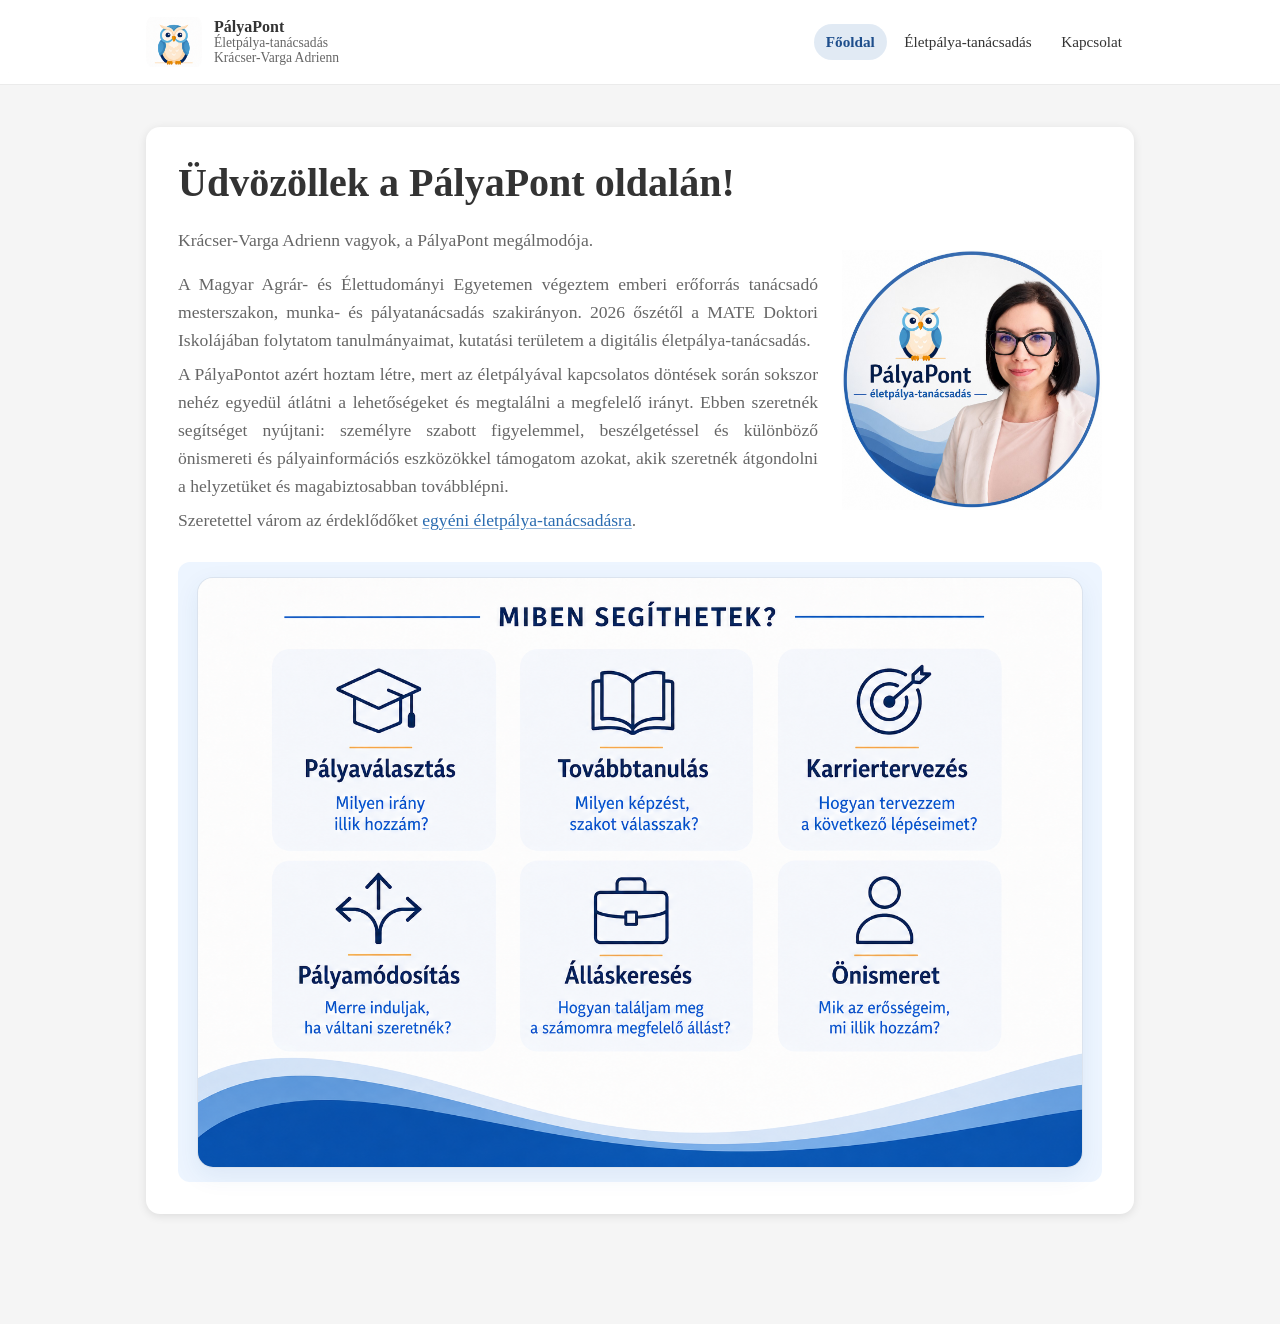
==== index.html @ aba43bfa "Refine introductory text and update service description in index.html; enhance individual counseling" ====
<!DOCTYPE html>
<html lang="hu">
<head>
    <meta charset="UTF-8">
    <meta name="viewport" content="width=device-width, initial-scale=1.0">
    <title>PályaPont - életpálya-tanácsadás</title>

    <link rel="canonical" href="https://palyapont.hu/">
    <meta name="description" content="PályaPont életpálya-tanácsadás továbbtanulás, pályamódosítás és álláskeresés előtt, személyesen Aszódon vagy online.">

    <meta property="og:type" content="website">
    <meta property="og:site_name" content="PályaPont">
    <meta property="og:title" content="PályaPont - életpálya-tanácsadás">
    <meta property="og:description" content="Életpálya-tanácsadás továbbtanulás, pályamódosítás és álláskeresés előtt, személyesen Aszódon vagy online.">
    <meta property="og:url" content="https://palyapont.hu/">
    <meta property="og:image" content="https://palyapont.hu/img/logo.png">

    <meta name="twitter:card" content="summary_large_image">
    <meta name="twitter:title" content="PályaPont - életpálya-tanácsadás">
    <meta name="twitter:description" content="Életpálya-tanácsadás továbbtanulás, pályamódosítás és álláskeresés előtt, személyesen Aszódon vagy online.">
    <meta name="twitter:image" content="https://palyapont.hu/img/logo.png">
    <link rel="stylesheet" href="css/style.css">
    <script src="js/site.js" defer></script>

    <script>
        !function(t,e){var o,n,p,r;e.__SV||(window.posthog=e,e._i=[],e.init=function(i,s,a){function g(t,e){var o=e.split(".");2==o.length&&(t=t[o[0]],e=o[1]),t[e]=function(){t.push([e].concat(Array.prototype.slice.call(arguments,0)))}}(p=t.createElement("script")).type="text/javascript",p.async=!0,p.src=s.api_host.replace(".i.posthog.com","-assets.i.posthog.com")+"/static/array.js",(r=t.getElementsByTagName("script")[0]).parentNode.insertBefore(p,r);var u=e;for(void 0!==a?u=e[a]=[]:a="posthog",u.people=u.people||[],u.toString=function(t){var e="posthog";return"posthog"!==a&&(e+="."+a),t||(e+=" (stub)"),e},u.people.toString=function(){return u.toString(1)+".people (stub)"},o="init capture register register_once register_for_session unregister opt_out_capturing has_opted_out_capturing opt_in_capturing reset isFeatureEnabled getFeatureFlag getFeatureFlagPayload reloadFeatureFlags group identify setPersonProperties setPersonPropertiesForFlags resetPersonPropertiesForFlags setGroupPropertiesForFlags resetGroupPropertiesForFlags resetGroups onFeatureFlags addFeatureFlagsHandler onSessionId getSurveys getActiveMatchingSurveys renderSurvey canRenderSurvey getNextSurveyStep".split(" "),n=0;n<o.length;n++)g(u,o[n]);e._i.push([i,s,a])},e.__SV=1)}(document,window.posthog||[]);
        posthog.init('phc_50DspxjmrB7bFEIfa6IRnMiwQcTKp0vSWF6XQ8vsvF3', {
            api_host: 'https://eu.i.posthog.com',
            defaults: '2026-01-30'
        })
    </script>
</head>
<body>
    <a class="skip-link" href="#tartalom">Ugrás a tartalomra</a>

    <header class="site-header" role="banner">
        <div class="nav-inner">
            <a class="brand" href="index.html" aria-label="PályaPont főoldal">
                <img src="img/ikon.png" alt="PályaPont ikon" class="brand-logo" loading="eager">
                <div class="brand-title">
                    <strong>PályaPont</strong>
                    <span class="brand-sub">Életpálya-tanácsadás</span>
                    <span class="brand-sub">Krácser-Varga Adrienn</span>
                </div>
            </a>

            <nav id="topnav" class="nav" aria-label="Felső navigáció" data-open="false">
                <a href="index.html">Főoldal</a>
                <a href="tanacsadas.html">Életpálya-tanácsadás</a>
                <!-- <a href="blog.html">Blog</a> -->
                <a href="kapcsolat.html">Kapcsolat</a>
            </nav>
        </div>
    </header>

    <main id="tartalom" class="main" role="main">
        <article class="card" aria-label="PályaPont - életpálya-tanácsadás">
            <h1>Üdvözöllek a PályaPont oldalán!</h1>
            <div class="home-intro">
                <div class="home-intro-top">
                    <div class="home-intro-copy">
                        <p>Krácser-Varga Adrienn vagyok, a PályaPont megálmodója.</p>
                        <p>A Magyar Agrár- és Élettudományi Egyetemen végeztem emberi erőforrás tanácsadó mesterszakon, munka- és pályatanácsadás szakirányon. 2026 őszétől a MATE Doktori Iskolájában folytatom tanulmányaimat, kutatási területem a digitális életpálya-tanácsadás.</p>
                        <p>A PályaPontot azért hoztam létre, mert az életpályával kapcsolatos döntések során sokszor nehéz egyedül átlátni a lehetőségeket és megtalálni a megfelelő irányt. Ebben szeretnék segítséget nyújtani: személyre szabott figyelemmel, beszélgetéssel és különböző önismereti és pályainformációs eszközökkel támogatom azokat, akik szeretnék átgondolni a helyzetüket és magabiztosabban továbblépni.</p>
                        <p>Szeretettel várom az érdeklődőket <a href="tanacsadas.html">egyéni életpálya-tanácsadásra</a>.</p>
                    </div>
                    <img src="img/profilkep.jpg" alt="Krácser-Varga Adrienn, PályaPont" class="home-portrait" loading="eager" width="260" height="260">
                </div>
                <figure class="home-services">
                    <img src="img/miben-segithetek-uj.png" alt="Miben segíthetek? Pályaválasztás, továbbtanulás, karriertervezés, pályamódosítás, álláskeresés és önismeret" loading="eager">
                </figure>
            </div>


        </article>
    </main>

    <footer class="site-footer" role="contentinfo">
        <div class="site-footer-inner">
            <!-- <a href="docs/Adatkezelési_tájékoztató_PályaPont.pdf" target="_blank" rel="noopener">Adatkezelési tájékoztató</a> -->
        </div>
    </footer>
</body>
</html>
---- css/style.css ----
*, *::before, *::after {
  box-sizing: border-box;
}

:root {
  --bg: #f5f5f5;
  --surface: #ffffff;
  --text: #333;
  --muted: #666;
  --muted-2: #777;
  --border: #e6e6e6;
  --shadow: 0 2px 10px rgba(0, 0, 0, 0.1);
  --shadow-soft: 0 1px 6px rgba(0, 0, 0, 0.06);
  --brand: #2b6cb0;
  --brand-hover: #1e4e8c;
  --nav-h: 84px;
}

html {
  scroll-behavior: smooth;
}

@media (prefers-reduced-motion: reduce) {
  html {
    scroll-behavior: auto;
  }
  * {
    transition: none !important;
    animation: none !important;
  }
}

body {
  font-family: Cambria, Georgia, "Times New Roman", Times, serif;
  margin: 0;
  color: var(--text);
  background-color: var(--bg);
}

a {
  color: var(--brand);
  text-decoration: underline;
  text-underline-offset: 0.14em;
  text-decoration-color: rgba(43, 108, 176, 0.5);
}

a:visited {
  color: var(--brand);
}

a:hover,

a:focus-visible {
  color: var(--brand-hover);
  text-decoration-color: rgba(30, 78, 140, 0.9);
}

.skip-link {
  position: absolute;
  top: 0.5rem;
  left: 0.5rem;
  padding: 0.6rem 0.8rem;
  background: var(--surface);
  border: 1px solid rgba(0, 0, 0, 0.1);
  border-radius: 10px;
  box-shadow: var(--shadow-soft);
  transform: translateY(-140%);
  transition: transform 140ms ease;
  z-index: 9999;
}

.skip-link:focus {
  transform: translateY(0);
}

.site-header {
  position: sticky;
  top: 0;
  z-index: 1000;
  background: rgba(255, 255, 255, 0.92);
  backdrop-filter: blur(10px);
  border-bottom: 1px solid rgba(0, 0, 0, 0.08);
}

.nav-inner {
  max-width: 1020px;
  margin: 0 auto;
  padding: 0.75rem 1rem;
  display: flex;
  align-items: center;
  justify-content: space-between;
  gap: 1rem;
  min-height: var(--nav-h);
}

.brand {
  display: flex;
  align-items: center;
  gap: 0.75rem;
  text-decoration: none;
  border-radius: 12px;
}

.brand:focus-visible {
  outline: 3px solid rgba(43, 108, 176, 0.55);
  outline-offset: 4px;
}

.brand-logo {
  width: 56px;
  height: 56px;
  border-radius: 12px;
  object-fit: contain;
  background: #fff;
}

.brand-title {
  display: flex;
  flex-direction: column;
  line-height: 1.1;
}
.brand-title strong {
  font-size: 1rem;
  color: var(--text);
}

.brand-title span {
  font-size: 0.85rem;
  color: var(--muted);
}


.nav {
  display: flex;
  gap: 0.35rem;
  align-items: center;
  flex-wrap: wrap;
}

.nav a {
  display: inline-flex;
  align-items: center;
  padding: 0.55rem 0.75rem;
  border-radius: 999px;
  text-decoration: none;
  color: var(--text);
  font-size: 0.95rem;
}

.nav a:hover,
.nav a:focus-visible {
  background: rgba(43, 108, 176, 0.10);
  color: var(--brand-hover);
}

.nav a[aria-current="page"] {
  background: rgba(43, 108, 176, 0.14);
  color: var(--brand-hover);
  font-weight: 700;
}

.main {
  max-width: 1020px;
  margin: 0 auto;
  padding: 1.25rem 1rem 3rem 1rem;
}

.card {
  width: 100%;
  background-color: var(--surface);
  border-radius: 14px;
  box-shadow: var(--shadow);
  padding: 2rem;
  margin: 1.35rem 0;
}

.hero {
  padding: 2.25rem 2rem;
}

.hero-grid {
  display: grid;
  grid-template-columns: 1.15fr 0.85fr;
  gap: 1.25rem;
  align-items: center;
}

.hero-grid--single {
  grid-template-columns: 1fr;
}

.hero-grid--media {
  grid-template-columns: 1.1fr 0.9fr;
  align-items: start;
}

.hero-grid--balanced {
  grid-template-columns: 1fr 1fr;
  align-items: center;
}

.hero-grid--balanced .hero-media {
  display: flex;
  justify-content: center;
}

.hero-grid--balanced .hero-media img {
  max-width: 300px;
}

.contact-layout {
  align-items: start;
}

.contact-layout .hero-media img {
  border: 0;
  box-shadow: none;
}

.intro-logo-layout {
  align-items: start;
}

.intro-copy p {
  text-align: justify;
}

.intro-copy p:first-child {
  margin-top: 0;
}

.intro-copy p:last-child {
  margin-bottom: 0;
}

.intro-logo {
  display: flex;
  justify-content: center;
  align-items: center;
  align-self: start;
  margin: 0;
}

.intro-logo img {
  display: block;
  width: 100%;
  max-width: 240px;
  height: auto;
  object-fit: contain;
}

.tanacsadas-flow::after {
  content: "";
  display: table;
  clear: both;
}

.tanacsadas-flow ul {
  margin-top: 0.05rem;
  margin-left: 0;
  padding-left: 1rem;
}

.section-anchor-link {
  margin: -0.2rem 0 0.65rem 0;
}

.section-anchor-link a {
  display: inline-flex;
  align-items: center;
  padding: 0.25rem 0.55rem;
  border-radius: 999px;
  border: 1px solid rgba(43, 108, 176, 0.24);
  background: rgba(43, 108, 176, 0.08);
  text-decoration: none;
  font-size: 0.92rem;
  line-height: 1.2;
}

.section-anchor-link a:hover,
.section-anchor-link a:focus-visible {
  background: rgba(43, 108, 176, 0.14);
  border-color: rgba(30, 78, 140, 0.4);
}

.tanacsadas-figure {
  float: right;
  width: 42%;
  max-width: 360px;
  min-width: 220px;
  margin: 0.25rem 0 1rem 1.5rem;
}

.tanacsadas-figure img {
  display: block;
  width: 100%;
  height: auto;
  border-radius: 14px;
  border: 1px solid var(--border);
  box-shadow: var(--shadow-soft);
}

.hero-media {
  margin: 0;
}

.hero-media img {
  display: block;
  width: 100%;
  height: auto;
  border-radius: 14px;
  border: 1px solid var(--border);
  box-shadow: var(--shadow-soft);
}

.hero-actions {
  display: flex;
  flex-wrap: wrap;
  gap: 0.6rem;
  margin-top: 1.1rem;
}

.btn {
  display: inline-flex;
  align-items: center;
  justify-content: center;
  gap: 0.5rem;
  border-radius: 999px;
  padding: 0.65rem 0.9rem;
  text-decoration: none;
  border: 1px solid rgba(0, 0, 0, 0.12);
  color: var(--text);
  background: #fff;
  font-weight: 700;
}

.btn-primary {
  background: rgba(43, 108, 176, 0.12);
  border-color: rgba(43, 108, 176, 0.22);
  color: var(--brand-hover);
}

.btn:hover,
.btn:focus-visible {
  border-color: rgba(43, 108, 176, 0.45);
}

h1 {
  color: var(--text);
  font-size: 2.5rem;
  margin: 0 0 1rem 0;
}

h2 {
  color: #444;
  font-size: 1.5rem;
  margin-top: 2rem;
  margin-bottom: 1rem;
}

h3 {
  color: var(--text);
  font-size: 1.15rem;
  margin: 0;
}

p {
  color: var(--muted);
  font-size: 1.1rem;
  line-height: 1.6;
  text-align: left;
}

ul {
  color: var(--muted);
  font-size: 1.1rem;
  line-height: 1.8;
  text-align: left;
  list-style-position: inside;
}

ol {
  color: var(--muted);
  font-size: 1.1rem;
  line-height: 1.8;
  text-align: left;
  list-style-position: inside;
}

ul ul {
  margin-left: 2rem;
  list-style-type: disc;
}

.muted {
  color: var(--muted);
}

.pill-list {
  display: flex;
  flex-wrap: wrap;
  gap: 0.5rem;
  margin: 0.75rem 0 0 0;
  padding: 0;
  list-style: none;
}

.pill {
  display: inline-flex;
  padding: 0.35rem 0.6rem;
  border-radius: 999px;
  background: rgba(0, 0, 0, 0.05);
  color: var(--muted);
  font-size: 0.95rem;
}

.contact {
  margin-top: 0;
  padding-top: 0;
  border-top: 0;
  color: var(--muted);
  font-size: 1rem;
  line-height: 1.6;
}

.contact strong {
  color: var(--text);
  display: block;
  margin-bottom: 0.15rem;
}

.contact-title {
  margin: 0;
}

.contact-links {
  margin-top: 0.9rem;
  display: grid;
  gap: 0.25rem;
}

.contact a {
  word-break: break-word;
}

.site-footer {
  max-width: 1020px;
  margin: 0 auto 2rem auto;
  padding: 0 1rem;
}

.site-footer-inner {
  display: flex;
  flex-wrap: wrap;
  gap: 0.75rem 1.5rem;
  justify-content: center;
  padding-top: 0.5rem;
  color: rgba(51, 51, 51, 0.62);
  font-size: 0.95rem;
}

.site-footer-inner a {
  color: rgba(51, 51, 51, 0.62);
  text-decoration-color: rgba(51, 51, 51, 0.28);
}

.site-footer-inner a:hover,
.site-footer-inner a:focus-visible {
  color: rgba(30, 78, 140, 0.82);
  text-decoration-color: rgba(30, 78, 140, 0.45);
}

.bemutatkozas-flex {
  display: flex;
  flex-wrap: wrap;
  gap: 2rem;
  align-items: center;
  margin-top: 1.5rem;
}

.home-intro {
  display: flex;
  flex-direction: column;
  margin-top: 1.25rem;
  margin-bottom: 0;
  gap: 1.75rem;
}

.home-intro-top {
  display: flex;
  align-items: center;
  gap: 1.25rem 1.5rem;
}

.home-intro-copy {
  flex: 1 1 auto;
  min-width: 0;
}

.home-intro-copy p {
  text-align: justify;
}

.home-portrait {
  display: block;
  flex: 0 0 260px;
  width: 260px;
  height: 260px;
  object-fit: contain;
}

.home-services {
  width: 100%;
  margin: 0;
  padding: 0.9rem 1.2rem;
  border-radius: 12px;
  background: #edf5ff;
  box-sizing: border-box;
  text-align: center;
}

.home-services h2 {
  margin: 0 0 0.5rem;
  color: #0d4f9e;
  font-size: 1.3rem;
  line-height: 1.25;
  text-align: center;
}

.home-services p {
  margin: 0;
  color: #0d4f9e;
  font-size: 0.88rem;
  line-height: 1.5;
  font-weight: 600;
  letter-spacing: 0.01em;
  text-align: center;
}

.home-services img {
  display: block;
  width: 100%;
  height: auto;
  border-radius: 16px;
  background: #f3f4f6;
  border: 1px solid rgba(43, 108, 176, 0.12);
  box-shadow: 0 8px 24px rgba(30, 78, 140, 0.08);
}

.bemutatkozas-szoveg {
  flex: 1 1 360px;
  min-width: 280px;
}

.bemutatkozas-szoveg p {
  text-align: justify;
}

.home-intro-copy p {
  margin: 0;
}

.home-intro-copy p + p {
  margin-top: 0.35rem;
}

.home-intro-copy p:first-of-type + p {
  margin-top: 1rem;
}

.home-intro-copy p:last-child {
  margin-bottom: 0;
}

.szolgaltatasok-block {
  margin-top: 1.6rem;
}

.szolgaltatasok-block h2 {
  margin-top: 0;
  margin-bottom: 1.1rem;
}

.szolgaltatasok-grid {
  display: grid;
  grid-template-columns: 1fr 1fr;
  gap: 1rem 1.2rem;
}

.szolgaltatasok-item {
  display: flex;
  flex-direction: column;
  border: 1px solid var(--border);
  border-radius: 12px;
  padding: 1rem 1rem 0.9rem 1rem;
  background: #fff;
}

.szolgaltatasok-item h3 {
  margin-top: 0;
  margin-bottom: 0.6rem;
}

.szolgaltatasok-item p {
  margin: 0;
}

.szolgaltatasok-item p + p {
  margin-top: auto;
  padding-top: 0.65rem;
}

.home-intro + p {
  margin-top: 0.35rem;
}

.bemutatkozas-collage {
  display: block;
  flex: 1 1 360px;
  min-width: 280px;
  width: 100%;
  max-width: 420px;
  height: auto;
  border-radius: 12px;
  box-shadow: 0 2px 12px rgba(0,0,0,0.08);
  object-fit: cover;
}

.events {
  display: grid;
  grid-template-columns: 1fr;
  gap: 1rem;
  margin-top: 1rem;
}

.event-card {
  border: 1px solid var(--border);
  border-radius: 12px;
  overflow: hidden;
  background: #fff;
  box-shadow: var(--shadow-soft);
}

.event-card {
  border: 1px solid var(--border);
  border-radius: 12px;
  overflow: hidden;
  background: #fff;
  box-shadow: var(--shadow-soft);
  display: flex;
  gap: 1rem;
  align-items: flex-start;
}

.event-image {
  display: block;
  width: min(420px, 40%);
  max-width: 420px;
  height: auto;
  flex: 0 0 auto;
  object-fit: cover;
}

.event-body {
  padding: 1rem;
}

.event-meta {
  margin-top: 0.35rem;
  font-size: 0.95rem;
  color: var(--muted-2);
}

.map {
  margin-top: 1.25rem;
  border: 1px solid var(--border);
  border-radius: 14px;
  overflow: hidden;
  background: #fff;
  box-shadow: var(--shadow-soft);
}

.map iframe {
  display: block;
  width: 100%;
  height: min(420px, 70vh);
  border: 0;
}

.gallery {
  margin-top: 1.25rem;
  display: flex;
  flex-wrap: wrap;
  gap: 0.8rem;
  justify-content: center;
}


.gallery a {
  display: block;
  text-decoration: none;
  color: inherit;
  flex: 1 1 calc(25% - 0.8rem);
  max-width: calc(25% - 0.8rem);
}

.gallery figure {
  margin: 0;
}

.gallery img {
  display: block;
  width: 100%;
  height: 180px;
  object-fit: cover;
  border-radius: 14px;
  border: 1px solid var(--border);
  box-shadow: var(--shadow-soft);
  transition: transform 160ms ease, box-shadow 160ms ease;
}

.gallery a:hover img,
.gallery a:focus-visible img {
  transform: translateY(-1px);
  box-shadow: 0 10px 22px rgba(0, 0, 0, 0.12);
}

@media (max-width: 900px) {
  .hero-grid,
  .hero-grid--media,
  .hero-grid--balanced {
    grid-template-columns: 1fr;
  }

  .szolgaltatasok-grid {
    grid-template-columns: 1fr;
  }

  .tanacsadas-figure {
    float: none;
    width: 100%;
    max-width: 420px;
    margin: 1rem auto 1.25rem auto;
  }

  .bemutatkozas-szoveg,
  .bemutatkozas-collage {
    flex-basis: 100%;
    min-width: 0;
  }

  .home-intro-top {
    flex-direction: column;
    align-items: center;
  }

  .home-portrait {
    flex-basis: 220px;
    width: 220px;
    height: 220px;
  }

  .home-services {
    max-width: 92%;
  }

  .gallery a {
    flex: 1 1 calc(50% - 0.8rem);
    max-width: calc(50% - 0.8rem);
  }
  .gallery img {
    height: 200px;
  }
}

@media (max-width: 520px) {
  .site-footer-inner {
    justify-content: flex-start;
  }

  .gallery a {
    flex: 1 1 100%;
    max-width: 100%;
  }
  .gallery img {
    height: auto;
    aspect-ratio: 4 / 3;
  }
}

body.lightbox-open {
  overflow: hidden;
}

.pp-lightbox {
  position: fixed;
  inset: 0;
  z-index: 2000;
  display: flex;
  align-items: center;
  justify-content: center;
  padding: 1.25rem;
  background: rgba(245, 244, 236, 0.88);
}

.pp-lightbox__content {
  position: relative;
  width: min(1100px, 96vw);
}

.pp-lightbox__content--promo {
  width: auto;
  max-width: 92vw;
}

.pp-lightbox__content--promo .pp-lightbox__figure {
  display: inline-block;
}

.pp-lightbox__content--promo .pp-lightbox__img {
  width: auto;
  max-width: 92vw;
}

.pp-lightbox__close {
  position: absolute;
  top: -0.5rem;
  right: -0.5rem;
  width: 44px;
  height: 44px;
  border-radius: 999px;
  border: 1px solid rgba(255, 255, 255, 0.22);
  background: rgba(20, 20, 20, 0.6);
  color: #fff;
  font-size: 1.9rem;
  line-height: 1;
  cursor: pointer;
}

.pp-lightbox__close:hover,
.pp-lightbox__close:focus-visible {
  background: rgba(20, 20, 20, 0.82);
  outline: 3px solid rgba(255, 255, 255, 0.55);
  outline-offset: 2px;
}

.pp-lightbox__nav {
  position: absolute;
  top: 50%;
  transform: translateY(-50%);
  width: 46px;
  height: 46px;
  border-radius: 999px;
  border: 1px solid rgba(255, 255, 255, 0.22);
  background: rgba(20, 20, 20, 0.6);
  color: #fff;
  display: inline-flex;
  align-items: center;
  justify-content: center;
  font-size: 2rem;
  line-height: 1;
  cursor: pointer;
}

.pp-lightbox__prev {
  left: -0.5rem;
}

.pp-lightbox__next {
  right: -0.5rem;
}

.pp-lightbox__nav:hover,
.pp-lightbox__nav:focus-visible {
  background: rgba(20, 20, 20, 0.82);
  outline: 3px solid rgba(255, 255, 255, 0.55);
  outline-offset: 2px;
}

.pp-lightbox__nav[disabled],
.pp-lightbox__nav[aria-disabled="true"] {
  opacity: 0.35;
  cursor: default;
}

@media (max-width: 600px) {
  .pp-lightbox__prev {
    left: 0.25rem;
  }

  .pp-lightbox__next {
    right: 0.25rem;
  }
}

.pp-lightbox__figure {
  margin: 0;
}

.pp-lightbox__img {
  display: block;
  width: 100%;
  height: auto;
  max-height: 84vh;
  object-fit: contain;
  border-radius: 14px;
  background: rgba(0, 0, 0, 0.25);
  box-shadow: 0 24px 60px rgba(0, 0, 0, 0.45);
}

.pp-lightbox__caption {
  margin-top: 0.75rem;
  color: rgba(255, 255, 255, 0.92);
  text-align: center;
  font-size: 0.95rem;
}

@media (max-width: 900px) {
  .hero-grid {
    grid-template-columns: 1fr;
  }
}

@media (max-width: 820px) {
  .nav-inner {
    flex-wrap: wrap;
  }

  .brand {
    flex: 1 0 100%;
  }

  .nav {
    flex: 1 0 100%;
    justify-content: flex-start;
    gap: 0.25rem;
    padding-bottom: 0.25rem;
  }

  .nav a {
    padding: 0.6rem 0.7rem;
    border-radius: 999px;
  }
}

@media (max-width: 600px) {
  .main {
    padding: 1rem 1rem 2.25rem 1rem;
  }

  .card {
    padding: 1.25rem;
    border-radius: 12px;
    margin: 1rem 0;
  }

  .hero {
    padding: 1.5rem 1.25rem;
  }

  h1 {
    font-size: 2rem;
  }

  h2 {
    font-size: 1.25rem;
    margin-top: 1.5rem;
  }

  h3 {
    font-size: 1.05rem;
  }

  p,
  ul {
    font-size: 1rem;
  }

  ul {
    line-height: 1.7;
  }

  .contact {
    margin-top: 1.5rem;
    padding-top: 1.25rem;
  }
}

@media (max-width: 700px) {
  .event-card {
    flex-direction: column;
    align-items: stretch;
  }

  .event-image {
    width: 100%;
    max-width: none;
    height: auto;
    flex: 0 0 auto;
  }
}
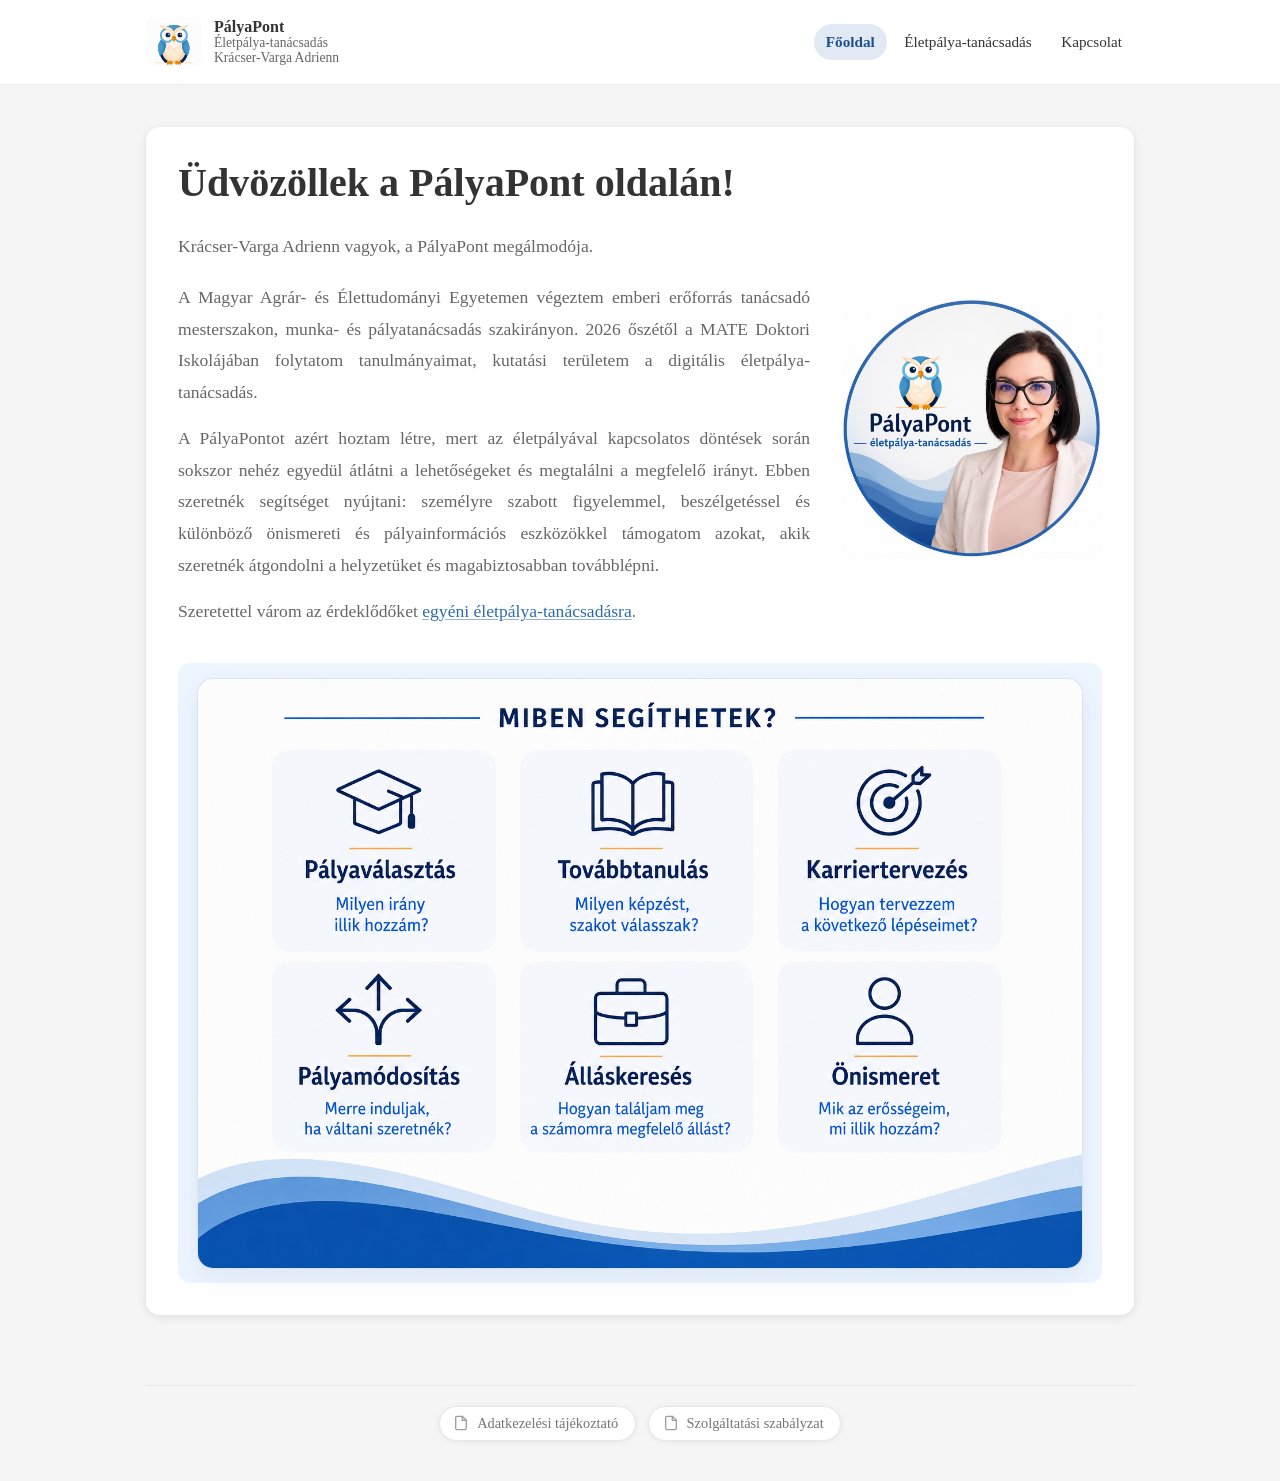
==== commit cd060b5f: "some changes to documents and mobile view" ====
--- a/index.html
+++ b/index.html
@@ -77,7 +77,8 @@
 
     <footer class="site-footer" role="contentinfo">
         <div class="site-footer-inner">
-            <!-- <a href="docs/Adatkezelési_tájékoztató_PályaPont.pdf" target="_blank" rel="noopener">Adatkezelési tájékoztató</a> -->
+            <a class="footer-pill" href="docs/Adatkezelési%20tájékoztató%20PályaPont.pdf" target="_blank" rel="noopener">Adatkezelési tájékoztató</a>
+            <a class="footer-pill" href="docs/Szolgáltatási%20szabályzat%20PályaPont.pdf" target="_blank" rel="noopener">Szolgáltatási szabályzat</a>
         </div>
     </footer>
 </body>
--- a/css/style.css
+++ b/css/style.css
@@ -213,16 +213,35 @@
 }
 
 .contact-layout .hero-media img {
+  width: 100%;
+  max-width: none;
+  height: auto;
+  aspect-ratio: 1194 / 794;
+  object-fit: contain;
   border: 0;
   box-shadow: none;
 }
 
+.contact-location {
+  margin-top: 1.5rem;
+}
+
+.contact-location div {
+  margin-top: 0.25rem;
+}
+
+.contact-media {
+  display: flex;
+  flex-direction: column;
+  gap: 1rem;
+}
+
+.contact-media .map {
+  margin-top: 0;
+}
+
 .intro-logo-layout {
   align-items: start;
-}
-
-.intro-copy p {
-  text-align: justify;
 }
 
 .intro-copy p:first-child {
@@ -371,6 +390,16 @@
   text-align: left;
 }
 
+/* Body copy that runs justified. Kept in one place so every page's prose
+   is aligned the same way; see the 600px query for the hyphenation that
+   keeps the narrow mobile column from opening up rivers between words. */
+.home-intro-copy p,
+.intro-copy p,
+.bemutatkozas-szoveg p,
+.tanacsadas-flow p {
+  text-align: justify;
+}
+
 ul {
   color: var(--muted);
   font-size: 1.1rem;
@@ -445,29 +474,75 @@
 
 .site-footer {
   max-width: 1020px;
-  margin: 0 auto 2rem auto;
+  margin: 0 auto 2.5rem auto;
   padding: 0 1rem;
 }
 
 .site-footer-inner {
   display: flex;
   flex-wrap: wrap;
-  gap: 0.75rem 1.5rem;
+  gap: 0.6rem 0.75rem;
   justify-content: center;
-  padding-top: 0.5rem;
+  padding-top: 1.25rem;
+  border-top: 1px solid var(--border);
   color: rgba(51, 51, 51, 0.62);
   font-size: 0.95rem;
 }
 
-.site-footer-inner a {
-  color: rgba(51, 51, 51, 0.62);
-  text-decoration-color: rgba(51, 51, 51, 0.28);
-}
-
-.site-footer-inner a:hover,
-.site-footer-inner a:focus-visible {
-  color: rgba(30, 78, 140, 0.82);
-  text-decoration-color: rgba(30, 78, 140, 0.45);
+.footer-pill {
+  display: inline-flex;
+  align-items: center;
+  gap: 0.5rem;
+  padding: 0.5rem 1.05rem 0.5rem 0.85rem;
+  border: 1px solid var(--border);
+  border-radius: 999px;
+  background: var(--surface);
+  box-shadow: var(--shadow-soft);
+  color: rgba(51, 51, 51, 0.68);
+  font-size: 0.9rem;
+  text-decoration: none;
+  /* `backwards` (not `both`): keeps the pill hidden during its stagger delay,
+     but releases `transform` afterwards so the hover lift still applies. */
+  animation: footer-pill-in 0.6s cubic-bezier(0.22, 1, 0.36, 1) backwards;
+  transition: transform 0.25s ease, box-shadow 0.25s ease, color 0.25s ease, border-color 0.25s ease;
+}
+
+.footer-pill::before {
+  content: "";
+  flex: none;
+  width: 1rem;
+  height: 1rem;
+  background-color: currentColor;
+  opacity: 0.7;
+  -webkit-mask: url("data:image/svg+xml,%3Csvg xmlns='http://www.w3.org/2000/svg' viewBox='0 0 24 24' fill='none' stroke='%23000' stroke-width='2' stroke-linecap='round' stroke-linejoin='round'%3E%3Cpath d='M14 2H6a2 2 0 0 0-2 2v16a2 2 0 0 0 2 2h12a2 2 0 0 0 2-2V8z'/%3E%3Cpolyline points='14 2 14 8 20 8'/%3E%3C/svg%3E") center / contain no-repeat;
+  mask: url("data:image/svg+xml,%3Csvg xmlns='http://www.w3.org/2000/svg' viewBox='0 0 24 24' fill='none' stroke='%23000' stroke-width='2' stroke-linecap='round' stroke-linejoin='round'%3E%3Cpath d='M14 2H6a2 2 0 0 0-2 2v16a2 2 0 0 0 2 2h12a2 2 0 0 0 2-2V8z'/%3E%3Cpolyline points='14 2 14 8 20 8'/%3E%3C/svg%3E") center / contain no-repeat;
+}
+
+.footer-pill:nth-child(1) {
+  animation-delay: 0.15s;
+}
+
+.footer-pill:nth-child(2) {
+  animation-delay: 0.3s;
+}
+
+.footer-pill:hover,
+.footer-pill:focus-visible {
+  transform: translateY(-2px);
+  border-color: rgba(43, 108, 176, 0.35);
+  box-shadow: 0 6px 18px rgba(30, 78, 140, 0.14);
+  color: var(--brand-hover);
+}
+
+@keyframes footer-pill-in {
+  from {
+    opacity: 0;
+    transform: translateY(12px) scale(0.96);
+  }
+  to {
+    opacity: 1;
+    transform: translateY(0) scale(1);
+  }
 }
 
 .bemutatkozas-flex {
@@ -481,15 +556,15 @@
 .home-intro {
   display: flex;
   flex-direction: column;
-  margin-top: 1.25rem;
+  margin-top: 1.6rem;
   margin-bottom: 0;
-  gap: 1.75rem;
+  gap: 2.25rem;
 }
 
 .home-intro-top {
   display: flex;
   align-items: center;
-  gap: 1.25rem 1.5rem;
+  gap: 1.25rem 2rem;
 }
 
 .home-intro-copy {
@@ -498,7 +573,7 @@
 }
 
 .home-intro-copy p {
-  text-align: justify;
+  line-height: 1.8;
 }
 
 .home-portrait {
@@ -552,20 +627,16 @@
   min-width: 280px;
 }
 
-.bemutatkozas-szoveg p {
-  text-align: justify;
-}
-
 .home-intro-copy p {
   margin: 0;
 }
 
 .home-intro-copy p + p {
-  margin-top: 0.35rem;
+  margin-top: 0.9rem;
 }
 
 .home-intro-copy p:first-of-type + p {
-  margin-top: 1rem;
+  margin-top: 1.2rem;
 }
 
 .home-intro-copy p:last-child {
@@ -976,13 +1047,16 @@
     font-size: 1rem;
   }
 
+  .home-intro-copy p,
+  .intro-copy p,
+  .bemutatkozas-szoveg p,
+  .tanacsadas-flow p {
+    -webkit-hyphens: auto;
+    hyphens: auto;
+  }
+
   ul {
     line-height: 1.7;
-  }
-
-  .contact {
-    margin-top: 1.5rem;
-    padding-top: 1.25rem;
   }
 }
 
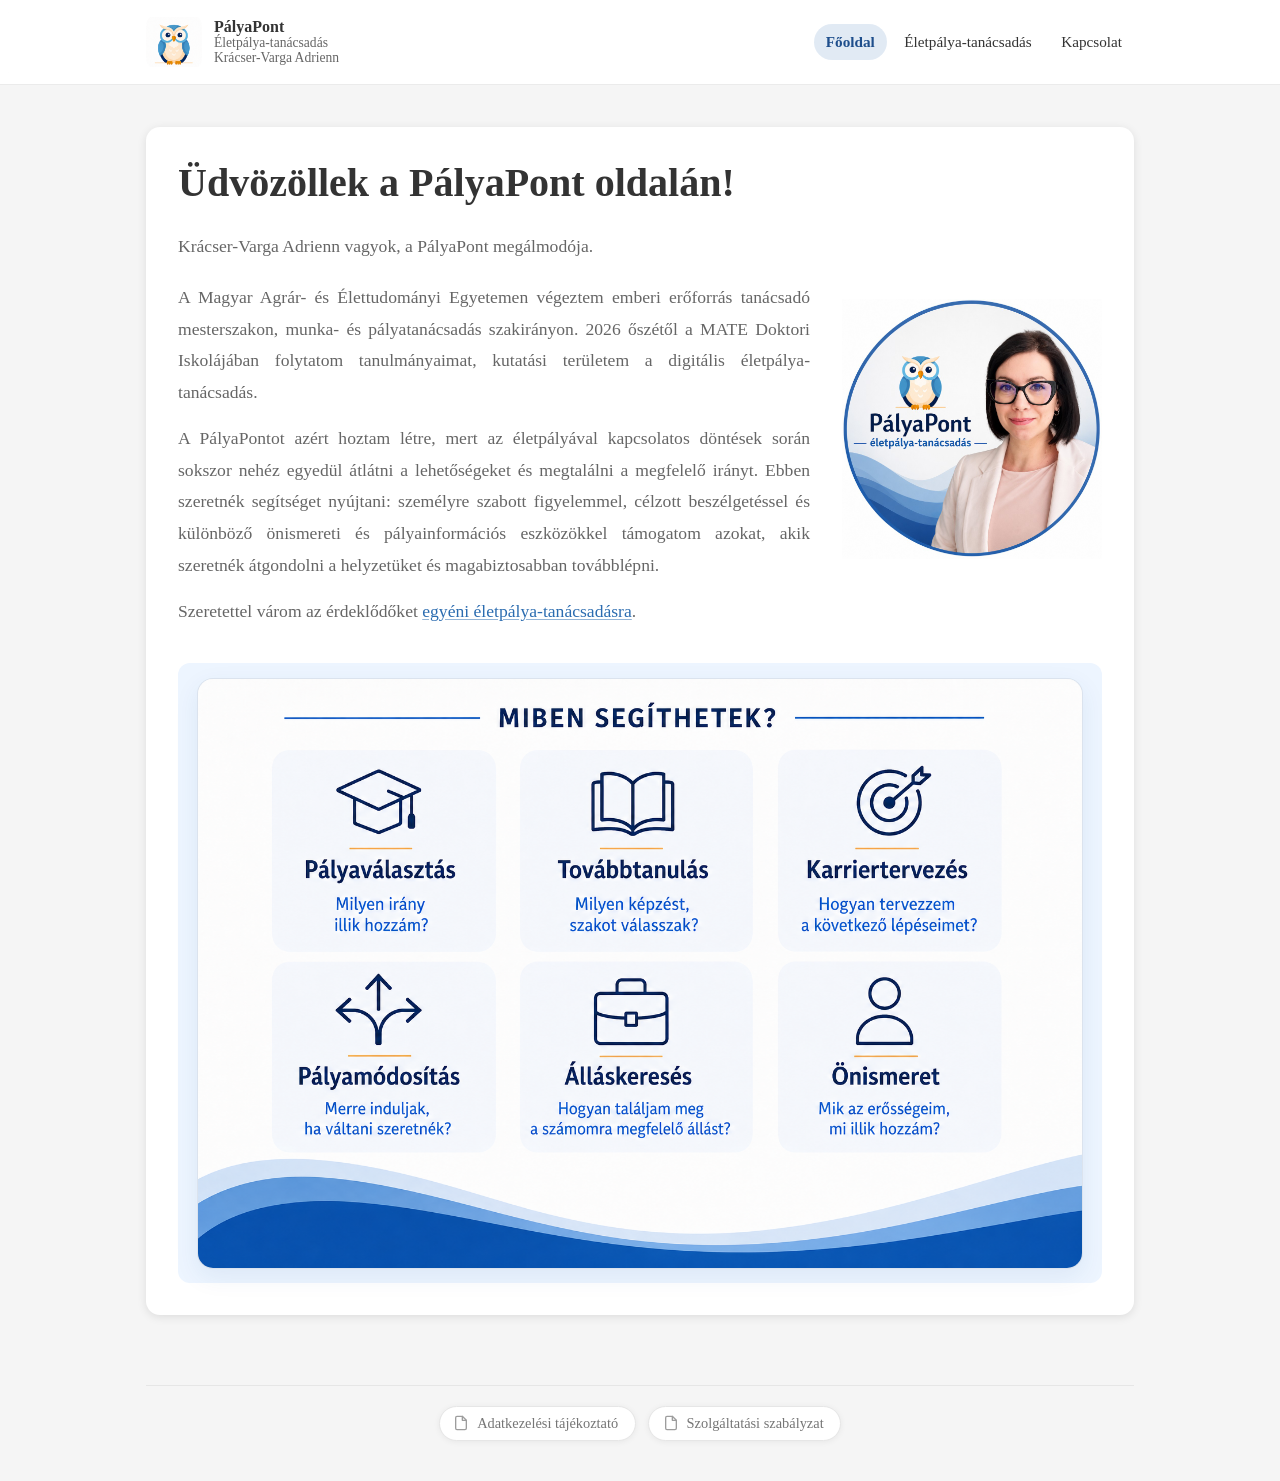
==== commit eca4ed3c: "some wording fixes" ====
--- a/index.html
+++ b/index.html
@@ -61,7 +61,7 @@
                     <div class="home-intro-copy">
                         <p>Krácser-Varga Adrienn vagyok, a PályaPont megálmodója.</p>
                         <p>A Magyar Agrár- és Élettudományi Egyetemen végeztem emberi erőforrás tanácsadó mesterszakon, munka- és pályatanácsadás szakirányon. 2026 őszétől a MATE Doktori Iskolájában folytatom tanulmányaimat, kutatási területem a digitális életpálya-tanácsadás.</p>
-                        <p>A PályaPontot azért hoztam létre, mert az életpályával kapcsolatos döntések során sokszor nehéz egyedül átlátni a lehetőségeket és megtalálni a megfelelő irányt. Ebben szeretnék segítséget nyújtani: személyre szabott figyelemmel, beszélgetéssel és különböző önismereti és pályainformációs eszközökkel támogatom azokat, akik szeretnék átgondolni a helyzetüket és magabiztosabban továbblépni.</p>
+                        <p>A PályaPontot azért hoztam létre, mert az életpályával kapcsolatos döntések során sokszor nehéz egyedül átlátni a lehetőségeket és megtalálni a megfelelő irányt. Ebben szeretnék segítséget nyújtani: személyre szabott figyelemmel, célzott beszélgetéssel és különböző önismereti és pályainformációs eszközökkel támogatom azokat, akik szeretnék átgondolni a helyzetüket és magabiztosabban továbblépni.</p>
                         <p>Szeretettel várom az érdeklődőket <a href="tanacsadas.html">egyéni életpálya-tanácsadásra</a>.</p>
                     </div>
                     <img src="img/profilkep.jpg" alt="Krácser-Varga Adrienn, PályaPont" class="home-portrait" loading="eager" width="260" height="260">
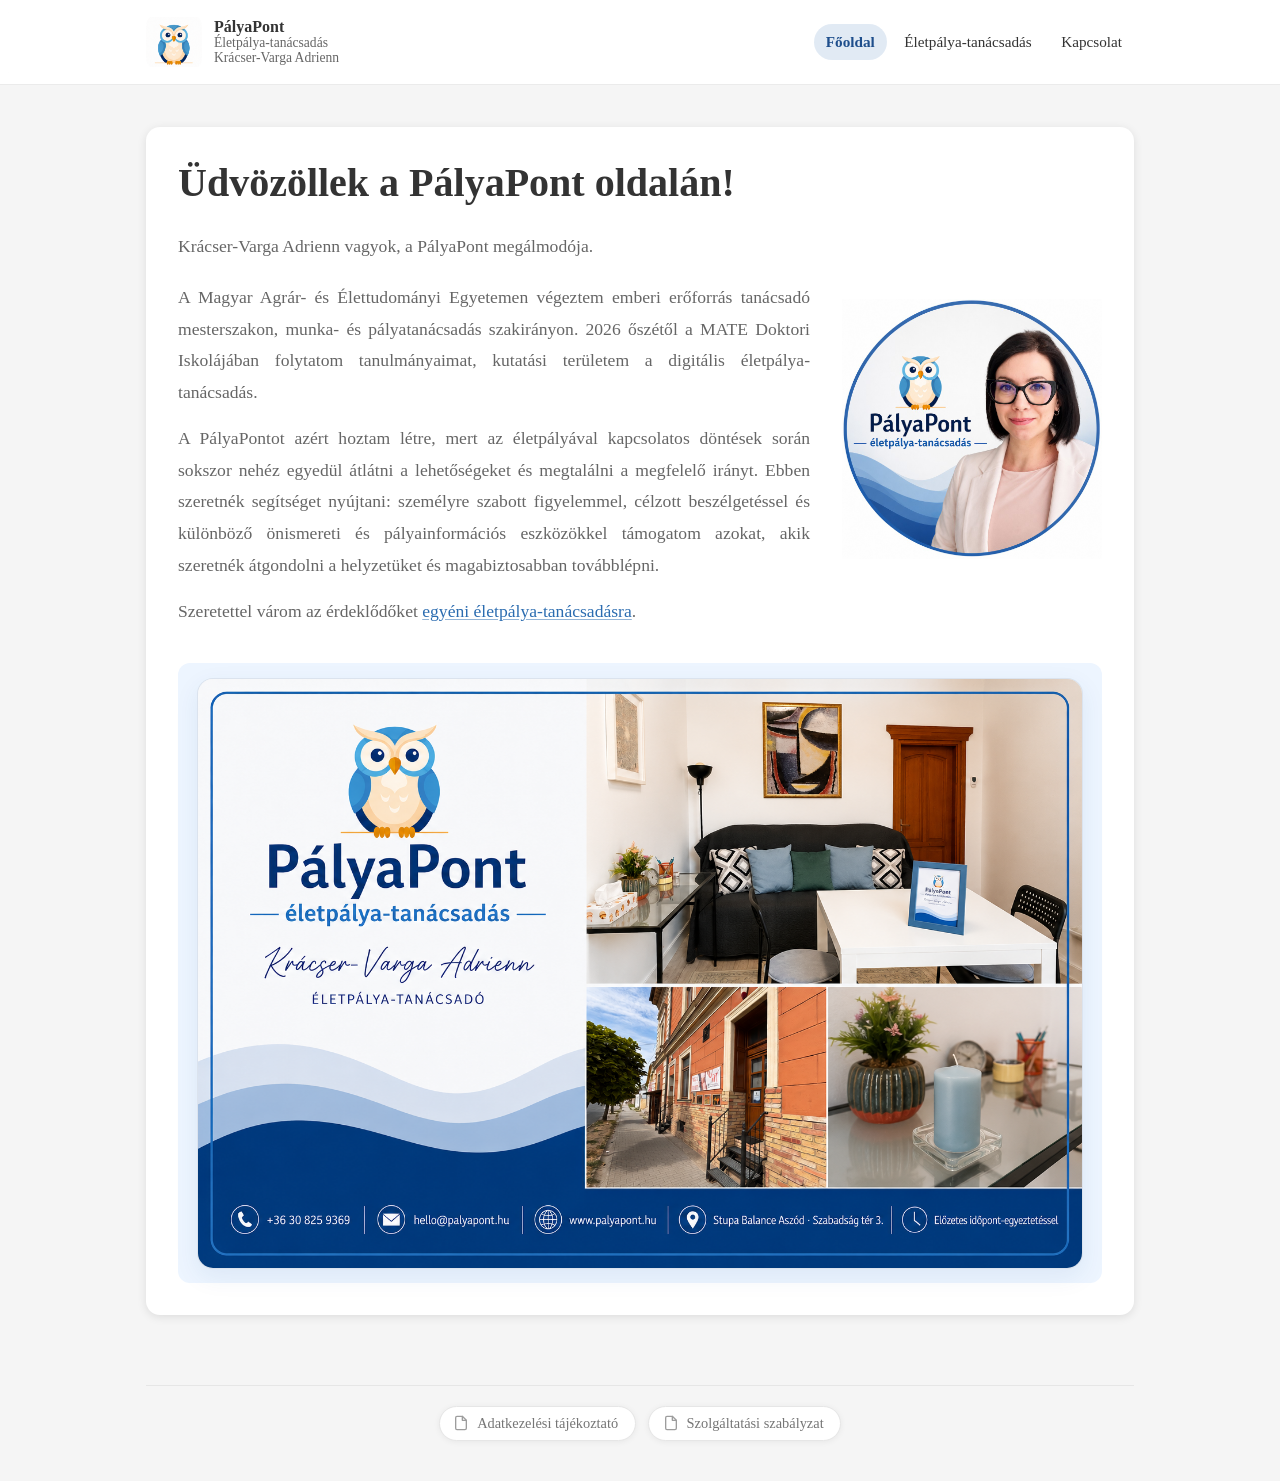
==== commit edae72d8: "missing changes" ====
--- a/index.html
+++ b/index.html
@@ -66,8 +66,8 @@
                     </div>
                     <img src="img/profilkep.jpg" alt="Krácser-Varga Adrienn, PályaPont" class="home-portrait" loading="eager" width="260" height="260">
                 </div>
-                <figure class="home-services">
-                    <img src="img/miben-segithetek-uj.png" alt="Miben segíthetek? Pályaválasztás, továbbtanulás, karriertervezés, pályamódosítás, álláskeresés és önismeret" loading="eager">
+                <figure class="media-panel">
+                    <img src="img/fooldal.png" alt="PályaPont életpálya-tanácsadás - Krácser-Varga Adrienn, tanácsadói iroda Aszódon" loading="eager">
                 </figure>
             </div>
 
@@ -77,8 +77,8 @@
 
     <footer class="site-footer" role="contentinfo">
         <div class="site-footer-inner">
-            <a class="footer-pill" href="docs/Adatkezelési%20tájékoztató%20PályaPont.pdf" target="_blank" rel="noopener">Adatkezelési tájékoztató</a>
-            <a class="footer-pill" href="docs/Szolgáltatási%20szabályzat%20PályaPont.pdf" target="_blank" rel="noopener">Szolgáltatási szabályzat</a>
+            <a class="footer-pill" href="docs/adatkezelesi-tajekoztato-palyapont.pdf" target="_blank" rel="noopener">Adatkezelési tájékoztató</a>
+            <a class="footer-pill" href="docs/szolgaltatasi-szabalyzat-palyapont.pdf" target="_blank" rel="noopener">Szolgáltatási szabályzat</a>
         </div>
     </footer>
 </body>
--- a/css/style.css
+++ b/css/style.css
@@ -584,7 +584,7 @@
   object-fit: contain;
 }
 
-.home-services {
+.media-panel {
   width: 100%;
   margin: 0;
   padding: 0.9rem 1.2rem;
@@ -594,25 +594,13 @@
   text-align: center;
 }
 
-.home-services h2 {
-  margin: 0 0 0.5rem;
-  color: #0d4f9e;
-  font-size: 1.3rem;
-  line-height: 1.25;
-  text-align: center;
-}
-
-.home-services p {
-  margin: 0;
-  color: #0d4f9e;
-  font-size: 0.88rem;
-  line-height: 1.5;
-  font-weight: 600;
-  letter-spacing: 0.01em;
-  text-align: center;
-}
-
-.home-services img {
+/* In a text flow the panel needs its own breathing room; inside .home-intro
+   the flex `gap` already provides it. */
+.tanacsadas-flow .media-panel {
+  margin-top: 2rem;
+}
+
+.media-panel img {
   display: block;
   width: 100%;
   height: auto;
@@ -831,7 +819,7 @@
     height: 220px;
   }
 
-  .home-services {
+  .media-panel {
     max-width: 92%;
   }
 
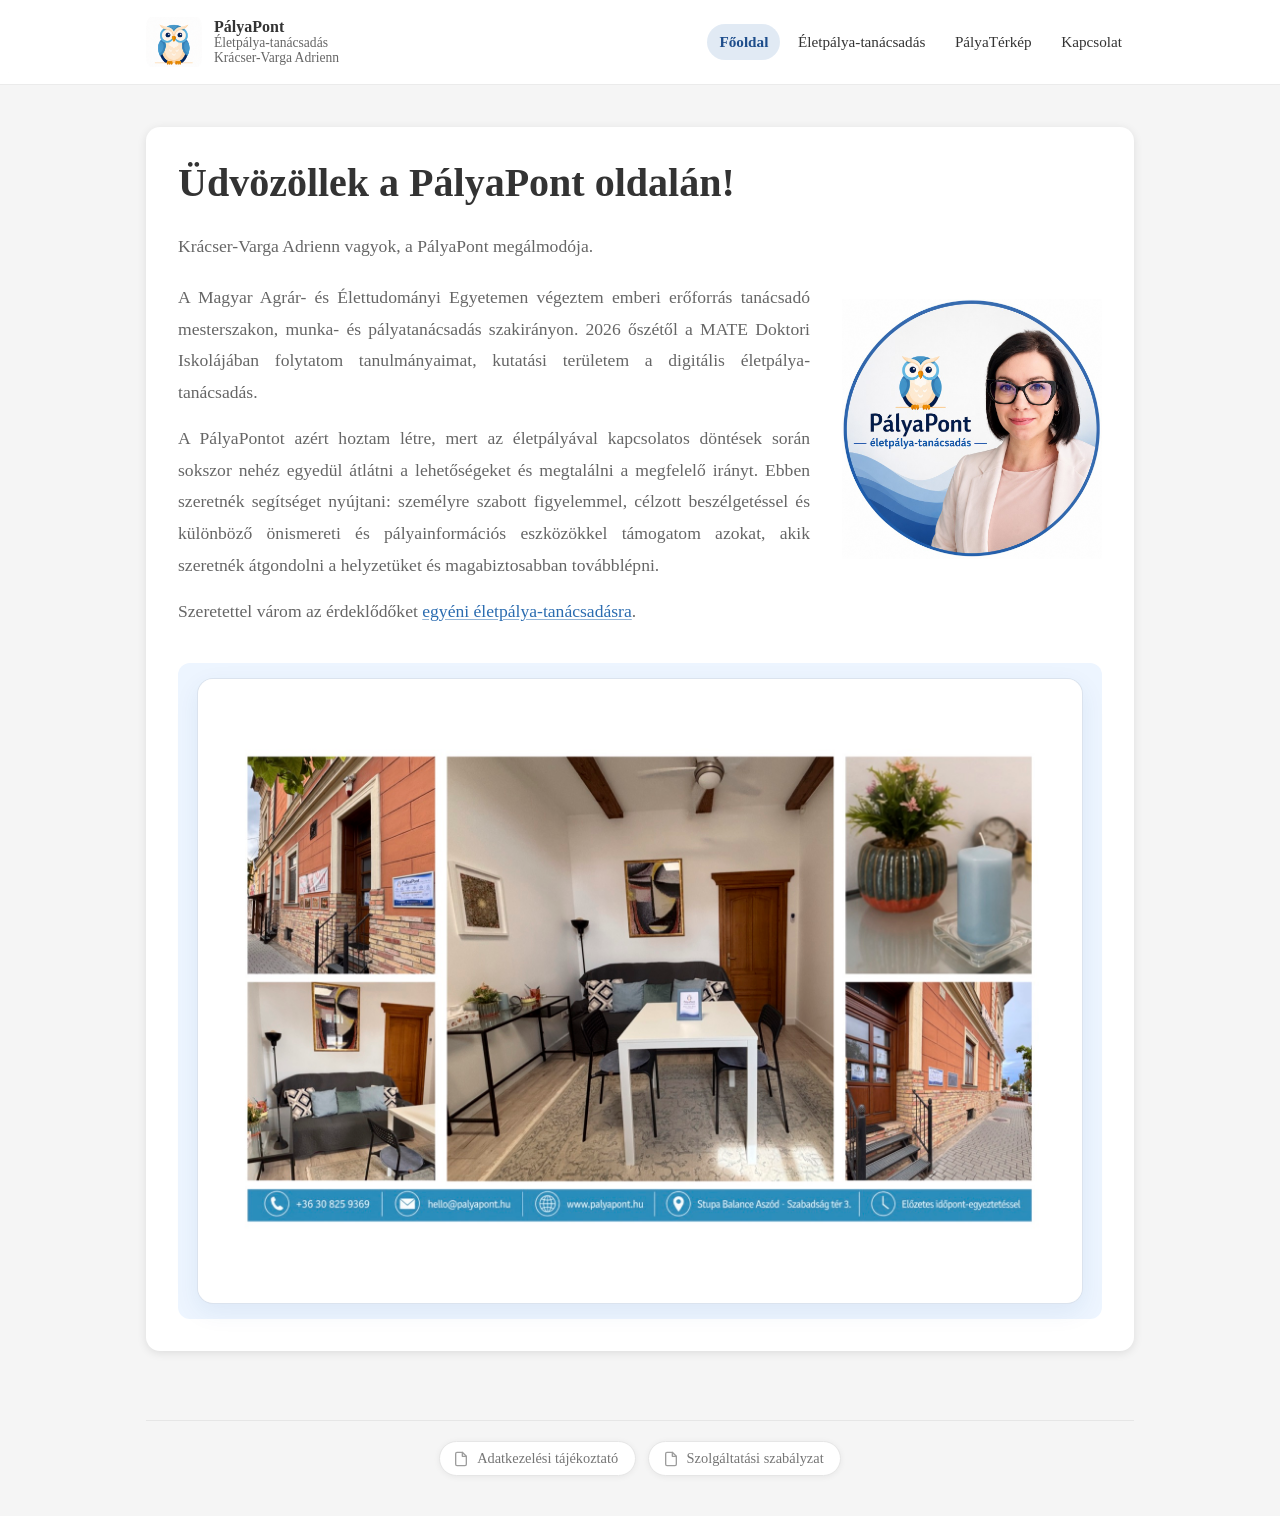
==== commit fc7c8d07: "Add PályaTérkép page with content and video embed" ====
--- a/index.html
+++ b/index.html
@@ -3,6 +3,7 @@
 <head>
     <meta charset="UTF-8">
     <meta name="viewport" content="width=device-width, initial-scale=1.0">
+    <link rel="icon" type="image/png" href="img/ikon.png" sizes="420x420">
     <title>PályaPont - életpálya-tanácsadás</title>
 
     <link rel="canonical" href="https://palyapont.hu/">
@@ -13,12 +14,12 @@
     <meta property="og:title" content="PályaPont - életpálya-tanácsadás">
     <meta property="og:description" content="Életpálya-tanácsadás továbbtanulás, pályamódosítás és álláskeresés előtt, személyesen Aszódon vagy online.">
     <meta property="og:url" content="https://palyapont.hu/">
-    <meta property="og:image" content="https://palyapont.hu/img/logo.png">
+    <meta property="og:image" content="https://palyapont.hu/img/ikon.png">
 
     <meta name="twitter:card" content="summary_large_image">
     <meta name="twitter:title" content="PályaPont - életpálya-tanácsadás">
     <meta name="twitter:description" content="Életpálya-tanácsadás továbbtanulás, pályamódosítás és álláskeresés előtt, személyesen Aszódon vagy online.">
-    <meta name="twitter:image" content="https://palyapont.hu/img/logo.png">
+    <meta name="twitter:image" content="https://palyapont.hu/img/ikon.png">
     <link rel="stylesheet" href="css/style.css">
     <script src="js/site.js" defer></script>
 
@@ -44,9 +45,14 @@
                 </div>
             </a>
 
+            <button class="nav-toggle" type="button" aria-controls="topnav" aria-expanded="false">
+                <span class="nav-toggle-label">Menü</span>
+                <span aria-hidden="true">☰</span>
+            </button>
             <nav id="topnav" class="nav" aria-label="Felső navigáció" data-open="false">
                 <a href="index.html">Főoldal</a>
                 <a href="tanacsadas.html">Életpálya-tanácsadás</a>
+                <a href="palyaterkep.html">PályaTérkép</a>
                 <!-- <a href="blog.html">Blog</a> -->
                 <a href="kapcsolat.html">Kapcsolat</a>
             </nav>
@@ -67,7 +73,7 @@
                     <img src="img/profilkep.jpg" alt="Krácser-Varga Adrienn, PályaPont" class="home-portrait" loading="eager" width="260" height="260">
                 </div>
                 <figure class="media-panel">
-                    <img src="img/fooldal.png" alt="PályaPont életpálya-tanácsadás - Krácser-Varga Adrienn, tanácsadói iroda Aszódon" loading="eager">
+                    <img src="img/tanacsado-helyiseg.jpg" alt="A PályaPont aszódi tanácsadó helyisége és elérhetőségei" loading="eager">
                 </figure>
             </div>
 
--- a/css/style.css
+++ b/css/style.css
@@ -135,6 +135,26 @@
   gap: 0.35rem;
   align-items: center;
   flex-wrap: wrap;
+}
+
+.nav-toggle {
+  display: none;
+  align-items: center;
+  gap: 0.45rem;
+  min-height: 44px;
+  padding: 0.55rem 0.75rem;
+  border: 1px solid rgba(0, 0, 0, 0.14);
+  border-radius: 10px;
+  color: var(--text);
+  background: var(--surface);
+  font: inherit;
+  cursor: pointer;
+}
+
+.nav-toggle:hover,
+.nav-toggle:focus-visible {
+  border-color: rgba(43, 108, 176, 0.45);
+  color: var(--brand-hover);
 }
 
 .nav a {
@@ -600,6 +620,16 @@
   margin-top: 2rem;
 }
 
+.tanacsadas-folyamat {
+  margin: 2rem 0;
+}
+
+.tanacsadas-folyamat img {
+  display: block;
+  width: 100%;
+  height: auto;
+}
+
 .media-panel img {
   display: block;
   width: 100%;
@@ -744,6 +774,60 @@
   width: 100%;
   height: min(420px, 70vh);
   border: 0;
+}
+
+.palyaterkep-video {
+  width: 100%;
+  max-width: 800px;
+  aspect-ratio: 16 / 9;
+  margin: 2rem auto;
+  background: #111;
+}
+
+.palyaterkep-video iframe {
+  display: block;
+  width: 100%;
+  height: 100%;
+  border: 0;
+}
+
+.palyaterkep-award-image {
+  max-width: 800px;
+  margin: 1.5rem auto 0;
+}
+
+.palyaterkep-award-image img {
+  display: block;
+  width: 100%;
+  height: auto;
+  border-radius: 8px;
+}
+
+.palyaterkep-link {
+  display: inline-flex;
+  align-items: center;
+  margin-top: 0.5rem;
+  padding: 0.7rem 1rem;
+  border-radius: 8px;
+  background: var(--brand);
+  color: #fff;
+  font-weight: 700;
+  text-decoration: none;
+}
+
+.palyaterkep-cta {
+  text-align: center;
+}
+
+.palyaterkep-link:link,
+.palyaterkep-link:visited {
+  color: #fff;
+}
+
+.palyaterkep-link:hover,
+.palyaterkep-link:focus-visible {
+  background: var(--brand-hover);
+  color: #fff;
 }
 
 .gallery {
@@ -980,25 +1064,45 @@
   }
 }
 
-@media (max-width: 820px) {
+@media (max-width: 680px) {
   .nav-inner {
-    flex-wrap: wrap;
+    position: relative;
   }
 
   .brand {
-    flex: 1 0 100%;
+    min-width: 0;
+    flex: 1 1 auto;
+  }
+
+  .nav-toggle {
+    display: inline-flex;
+    flex: 0 0 auto;
   }
 
   .nav {
-    flex: 1 0 100%;
-    justify-content: flex-start;
+    display: none;
+    position: absolute;
+    top: calc(100% - 0.75rem);
+    left: 0.75rem;
+    right: 0.75rem;
+    flex-direction: column;
+    align-items: stretch;
     gap: 0.25rem;
-    padding-bottom: 0.25rem;
+    padding: 0.5rem;
+    background: var(--surface);
+    border: 1px solid var(--border);
+    border-radius: 12px;
+    box-shadow: var(--shadow);
+  }
+
+  .nav[data-open="true"] {
+    display: flex;
   }
 
   .nav a {
-    padding: 0.6rem 0.7rem;
-    border-radius: 999px;
+    min-height: 44px;
+    padding: 0.7rem 0.75rem;
+    border-radius: 8px;
   }
 }
 
